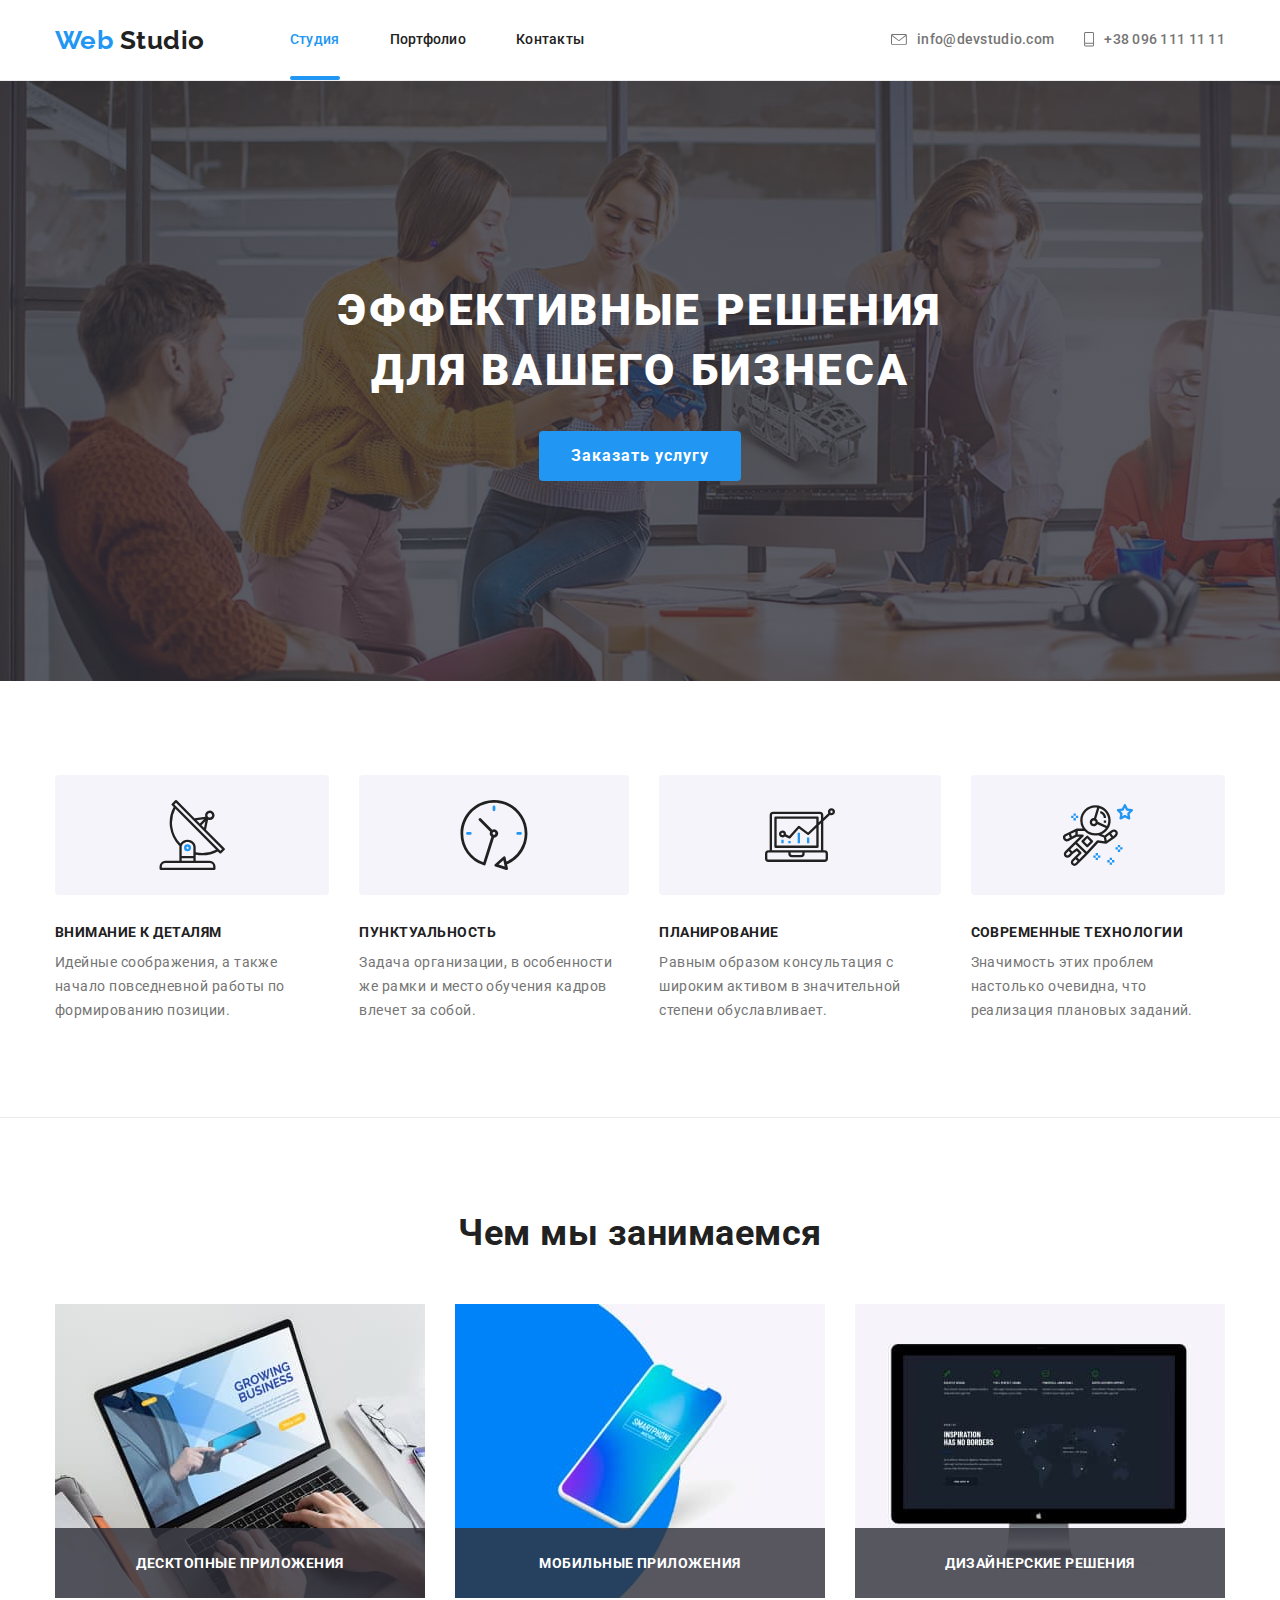
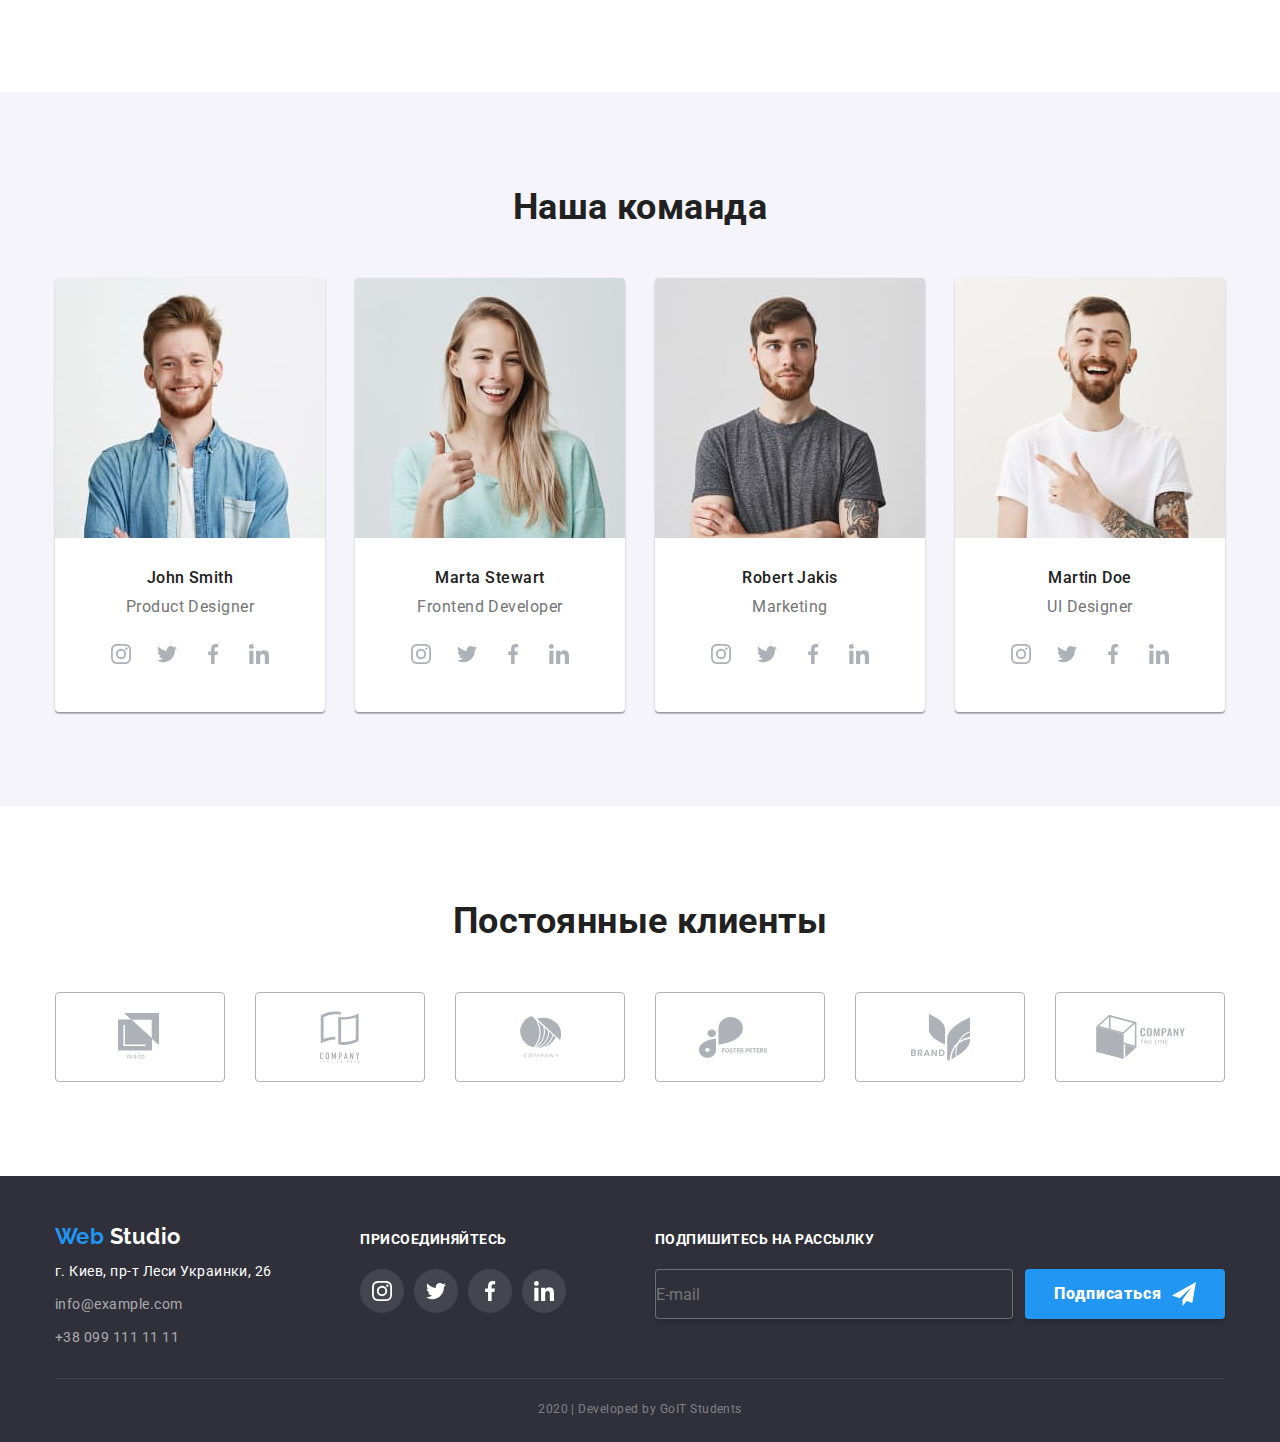
==== index.html @ 0e8b1f29 "Клонирование ДЗ 5" ====
<!DOCTYPE html>
<html lang="en">
  <head>
    <meta charset="UTF-8" />
    <meta name="viewport" content="width=device-width, initial-scale=1.0" />
    <title>Студия</title>
    <link
      rel="stylesheet"
      href="https://fonts.googleapis.com/css2?family=Raleway:wght@700&family=Roboto:wght@400;500;700;900&display=swap"
    />
    <link
      rel="stylesheet"
      href="https://cdnjs.cloudflare.com/ajax/libs/modern-normalize/0.6.0/modern-normalize.min.css"
    />
    <link rel="stylesheet" href="./css/styles.css" />
  </head>

  <body>
    <!-- Шапка сайта -->
    <header class="border-bottom">
      <div class="container header-links">
        <nav class="header-links">
          <a href="./index.html" class="logo primery"
            ><span class="logo-web">Web</span> Studio</a
          >
          <ul class="site-nav">
            <li>
              <a href="./index.html" class="current">Студия</a>
            </li>
            <li>
              <a href="./portfolio.html">Портфолио</a>
            </li>
            <li>
              <a href="">Контакты</a>
            </li>
          </ul>
        </nav>
        <address class="main-addr">
          <ul class="main-addr-list">
            <li>
              <a href="mailto:info@devstudio.com">
                <svg width="16px" height="11px">
                  <use href="./img/sprite-svg.svg#email"></use>
                </svg>
                info@devstudio.com</a
              >
            </li>
            <li>
              <a href="tel:+380961111111">
                <svg width="10px" height="15px">
                  <use href="./img/sprite-svg.svg#phone"></use>
                </svg>
                +38 096 111 11 11</a
              >
            </li>
          </ul>
        </address>
      </div>
    </header>

    <!-- Основная инфа -->
    <main>
      <!-- Герой -->
      <section class="hero">
        <div class="container">
          <div class="hero-container">
            <h1 class="hero-title">эффективные решения для вашего бизнеса</h1>
            <a href="" class="hero-link">Заказать услугу</a>
          </div>
        </div>
      </section>

      <!-- Преимущества -->
      <section class="features">
        <div class="container">
          <h2 class="visuallyhidden">Преимущества</h2>
          <ul class="features-list">
            <li>
              <div class="features-blok">
                <svg width="66" height="70">
                  <use href="./img/sprite-svg.svg#vector1"></use>
                </svg>
              </div>
              <h3 class="features-title-h3">Внимание к деталям</h3>
              <p class="features-paragraph">
                Идейные соображения, а также начало повседневной работы по
                формированию позиции.
              </p>
            </li>
            <li>
              <div class="features-blok">
                <svg width="70" height="70">
                  <use href="./img/sprite-svg.svg#vector2"></use>
                </svg>
              </div>
              <h3 class="features-title-h3">Пунктуальность</h3>
              <p class="features-paragraph">
                Задача организации, в особенности же рамки и место обучения
                кадров влечет за собой.
              </p>
            </li>
            <li>
              <div class="features-blok">
                <svg width="70" height="70">
                  <use href="./img/sprite-svg.svg#vector3"></use>
                </svg>
              </div>
              <h3 class="features-title-h3">Планирование</h3>
              <p class="features-paragraph">
                Равным образом консультация с широким активом в значительной
                степени обуславливает.
              </p>
            </li>
            <li>
              <div class="features-blok">
                <svg width="70" height="70">
                  <use href="./img/sprite-svg.svg#vector4"></use>
                </svg>
              </div>
              <h3 class="features-title-h3">Современные технологии</h3>
              <p class="features-paragraph">
                Значимость этих проблем настолько очевидна, что реализация
                плановых заданий.
              </p>
            </li>
          </ul>
        </div>
      </section>

      <!-- Чем мы занимаемся -->
      <section class="our-work">
        <div class="container">
          <h2 class="our-work-title">Чем мы занимаемся</h2>
          <ul class="our-work-list">
            <li>
              <a href="" class="our-work-link"
                ><img
                  src="./img/img1.jpg"
                  alt="Картинка десктопных приложений"
                  width="370"
                  height="294"
                />
                <div class="our-work-description">
                  <p>Десктопные приложения</p>
                </div>
              </a>
            </li>
            <li>
              <a href="" class="our-work-link"
                ><img
                  src="./img/img2.jpg"
                  alt="Картинка мобильных приложений"
                  width="370"
                  height="294"
                />
                <div class="our-work-description">
                  <p>Мобильные приложения</p>
                </div>
              </a>
            </li>
            <li>
              <a href="" class="our-work-link"
                ><img
                  src="./img/img3.jpg"
                  alt="Картинка дизайнерских решений"
                  width="370"
                  height="294"
                />
                <div class="our-work-description">
                  <p>Дизайнерские решения</p>
                </div>
              </a>
            </li>
          </ul>
        </div>
      </section>

      <!-- Наша команда -->
      <section class="our-team">
        <div class="container">
          <h2 class="our-team-title">Наша команда</h2>
          <ul class="our-team-list">
            <li>
              <img
                class="our-team-foto"
                src="./img/john-smith.jpg"
                alt="John Smith foto"
                width="270"
                height="260"
              />
              <p class="our-team-name">John Smith</p>
              <p class="our-team-position">Product Designer</p>
              <ul class="social-networks">
                <div class="social-networks-container">
                  <li>
                    <a href="" aria-label="Ссылка на Instagram">
                      <svg width="20" height="20">
                        <use href="./img/sprite-svg.svg#instagram-logo"></use>
                      </svg>
                    </a>
                  </li>
                  <li>
                    <a href="" aria-label="Ссылка на Twitter">
                      <svg width="20" height="20">
                        <use href="./img/sprite-svg.svg#twitter-logo"></use>
                      </svg>
                    </a>
                  </li>
                  <li>
                    <a href="" aria-label="Ссылка на Facebook"
                      ><svg width="20" height="20">
                        <use href="./img/sprite-svg.svg#facebook-logo"></use>
                      </svg>
                    </a>
                  </li>
                  <li>
                    <a href="" aria-label="Ссылка на LinkedIn"
                      ><svg width="20" height="20">
                        <use href="./img/sprite-svg.svg#linkedin-logo"></use>
                      </svg>
                    </a>
                  </li>
                </div>
              </ul>
            </li>
            <li>
              <img
                class="our-team-foto"
                src="./img/marta-stewart.jpg"
                alt="Marta Stewart foto"
                width="270"
                height="260"
              />
              <p class="our-team-name">Marta Stewart</p>
              <p class="our-team-position">Frontend Developer</p>
              <ul class="social-networks">
                <div class="social-networks-container">
                  <li>
                    <a href="" aria-label="Ссылка на Instagram">
                      <svg width="20" height="20">
                        <use href="./img/sprite-svg.svg#instagram-logo"></use>
                      </svg>
                    </a>
                  </li>
                  <li>
                    <a href="" aria-label="Ссылка на Twitter">
                      <svg width="20" height="20">
                        <use href="./img/sprite-svg.svg#twitter-logo"></use>
                      </svg>
                    </a>
                  </li>
                  <li>
                    <a href="" aria-label="Ссылка на Facebook"
                      ><svg width="20" height="20">
                        <use href="./img/sprite-svg.svg#facebook-logo"></use>
                      </svg>
                    </a>
                  </li>
                  <li>
                    <a href="" aria-label="Ссылка на LinkedIn"
                      ><svg width="20" height="20">
                        <use href="./img/sprite-svg.svg#linkedin-logo"></use>
                      </svg>
                    </a>
                  </li>
                </div>
              </ul>
            </li>
            <li>
              <img
                class="our-team-foto"
                src="./img/robert-jakis.jpg"
                alt="Robert Jakis foto"
                width="270"
                height="260"
              />
              <p class="our-team-name">Robert Jakis</p>
              <p class="our-team-position">Marketing</p>
              <ul class="social-networks">
                <div class="social-networks-container">
                  <li>
                    <a href="" aria-label="Ссылка на Instagram">
                      <svg width="20" height="20">
                        <use href="./img/sprite-svg.svg#instagram-logo"></use>
                      </svg>
                    </a>
                  </li>
                  <li>
                    <a href="" aria-label="Ссылка на Twitter">
                      <svg width="20" height="20">
                        <use href="./img/sprite-svg.svg#twitter-logo"></use>
                      </svg>
                    </a>
                  </li>
                  <li>
                    <a href="" aria-label="Ссылка на Facebook"
                      ><svg width="20" height="20">
                        <use href="./img/sprite-svg.svg#facebook-logo"></use>
                      </svg>
                    </a>
                  </li>
                  <li>
                    <a href="" aria-label="Ссылка на LinkedIn"
                      ><svg width="20" height="20">
                        <use href="./img/sprite-svg.svg#linkedin-logo"></use>
                      </svg>
                    </a>
                  </li>
                </div>
              </ul>
            </li>
            <li>
              <img
                class="our-team-foto"
                src="./img/martin-doe.jpg"
                alt="Martin Doe foto"
                width="270"
                height="260"
              />
              <p class="our-team-name">Martin Doe</p>
              <p class="our-team-position">UI Designer</p>
              <ul class="social-networks">
                <div class="social-networks-container">
                  <li>
                    <a href="" aria-label="Ссылка на Instagram">
                      <svg width="20" height="20">
                        <use href="./img/sprite-svg.svg#instagram-logo"></use>
                      </svg>
                    </a>
                  </li>
                  <li>
                    <a href="" aria-label="Ссылка на Twitter">
                      <svg width="20" height="20">
                        <use href="./img/sprite-svg.svg#twitter-logo"></use>
                      </svg>
                    </a>
                  </li>
                  <li>
                    <a href="" aria-label="Ссылка на Facebook"
                      ><svg width="20" height="20">
                        <use href="./img/sprite-svg.svg#facebook-logo"></use>
                      </svg>
                    </a>
                  </li>
                  <li>
                    <a href="" aria-label="Ссылка на LinkedIn"
                      ><svg width="20" height="20">
                        <use href="./img/sprite-svg.svg#linkedin-logo"></use>
                      </svg>
                    </a>
                  </li>
                </div>
              </ul>
            </li>
          </ul>
        </div>
      </section>

      <!-- Постоянные клиенты -->
      <section class="clients">
        <div class="container">
          <h2 class="clients-title">Постоянные клиенты</h2>
          <ul class="clients-list">
            <li>
              <a href="">
                <svg width="45" height="48">
                  <use href="./img/sprite-svg.svg#logo1"></use>
                </svg>
              </a>
            </li>

            <li>
              <a href="">
                <svg width="40" height="52">
                  <use href="./img/sprite-svg.svg#logo2"></use>
                </svg>
              </a>
            </li>

            <li>
              <a href="">
                <svg width="41" height="42">
                  <use href="./img/sprite-svg.svg#logo3"></use>
                </svg>
              </a>
            </li>

            <li>
              <a href="">
                <svg width="82" height="41">
                  <use href="./img/sprite-svg.svg#logo4"></use>
                </svg>
              </a>
            </li>

            <li>
              <a href="">
                <svg width="59" height="47">
                  <use href="./img/sprite-svg.svg#logo5"></use>
                </svg>
              </a>
            </li>

            <li>
              <a href="">
                <svg width="89" height="45">
                  <use href="./img/sprite-svg.svg#logo6"></use>
                </svg>
              </a>
            </li>
          </ul>
        </div>
      </section>
    </main>

    <!-- Футер сайта -->
    <footer>
      <div class="container">
        <div class="footer-links">
          <div>
            <a href="./index.html" class="logo secondary marg-bott"
              ><span class="logo-web">Web</span> Studio</a
            >
            <address>
              <a
                href="https://goo.gl/maps/tPkDzDL7LACH9RPQ9"
                target="_blank"
                class="addr-map"
                >г. Киев, пр-т Леси Украинки, 26</a
              >
              <a href="mailto:info@example.com" class="addr-email"
                >info@example.com</a
              >
              <a href="tel:+380991111111" class="addr-phone"
                >+38 099 111 11 11</a
              >
            </address>
          </div>
          <div>
            <h3 class="follow">присоединяйтесь</h3>
            <ul class="social-networks">
              <div class="social-networks-links">
                <li>
                  <a href="" aria-label="Ссылка на Instagram">
                    <svg width="20" height="20">
                      <use href="./img/sprite-svg.svg#instagram-logo"></use>
                    </svg>
                  </a>
                </li>
                <li>
                  <a href="" aria-label="Ссылка на Twitter">
                    <svg width="20" height="20">
                      <use href="./img/sprite-svg.svg#twitter-logo"></use>
                    </svg>
                  </a>
                </li>
                <li>
                  <a href="" aria-label="Ссылка на Facebook"
                    ><svg width="20" height="20">
                      <use href="./img/sprite-svg.svg#facebook-logo"></use>
                    </svg>
                  </a>
                </li>
                <li>
                  <a href="" aria-label="Ссылка на LinkedIn"
                    ><svg width="20" height="20">
                      <use href="./img/sprite-svg.svg#linkedin-logo"></use>
                    </svg>
                  </a>
                </li>
              </div>
            </ul>
          </div>
          <div>
            <h3 class="follow">Подпишитесь на рассылку</h3>
            <div class="follow-container">
              <input type="text" placeholder="E-mail" class="enter-e-mail" />
              <button type="button" class="follow-button">
                <span class="follow-button-text">Подписаться</span>
                <svg width="24" height="24">
                  <use href="./img/sprite-svg.svg#sending"></use>
                </svg>
              </button>
            </div>
          </div>
        </div>
        <p class="developed">2020 | Developed by GoIT Students</p>
      </div>
    </footer>
  </body>
</html>
---- css/styles.css ----
:root {
  --primery-text-color: #212121;
  --gray-text-color: #757575;
  --white-text-color: #ffffff;
  --accent-color: #2196f3;
  --secondary-bg-color: #f5f4fa;
}
body {
  background-color: #ffffff;
  color: var(--primery-text-color);
  font-family: Roboto, sans-serif;
  letter-spacing: 0.03em;
}
ul {
  list-style: none;
}
a {
  display: block;

  text-decoration: none;
  color: var(--primery-text-color);
}
img {
  display: block;
  max-width: 100%;
  height: auto;
}
h2 {
  text-align: center;
  font-weight: 700;
  font-size: 36px;
  line-height: 1.17;
}
button {
  cursor: pointer;
}
.container {
  width: 1200px;
  margin: 0px auto;
  padding: 0px 15px;
}

.visuallyhidden {
  position: absolute;
  overflow: hidden;
  clip: rect(0 0 0 0);
  height: 1px;
  width: 1px;
  margin: -1px;
  padding: 0;
  border: 0;
}

/* СТИЛИЗАЦИЯ ХЕДЕРА */
.border-bottom {
  border-bottom: 1px solid #ececec;
}
.header-links {
  display: flex;
  align-items: center;
}
/* Стилизация логотипа */
.logo {
  font-family: Raleway, sans-serif;
  font-weight: 700;
}
.logo.primery {
  margin-right: 85px;

  font-size: 26px;
  line-height: 1.19;
}
.logo.secondary {
  font-size: 22px;
  line-height: 1.18;
  color: var(--white-text-color);
}
.logo-web {
  color: var(--accent-color);
}
.marg-bott {
  display: inline-block;
  margin-bottom: 10px;
}

/* Стилизация главной навигации */
.site-nav {
  display: flex;
  margin: 0px;
  padding: 0px;
}
.site-nav > li {
  padding: 0px;

  font-weight: 500;
  font-size: 14px;
  line-height: 1.14;
  letter-spacing: 0.02em;
}
.site-nav > li:not(:last-child) {
  margin-right: 50px;
}
.site-nav > li a {
  padding: 32px 0px;
}
.site-nav a {
  transition: color 250ms cubic-bezier(0.4, 0, 0.2, 1);
}
.site-nav a:hover,
.site-nav a:focus {
  color: var(--accent-color);
}

/* Стилизация адреса в хедере */
.main-addr {
  margin-left: auto;
}
.main-addr-list {
  display: flex;
  margin: 0px;
  padding: 0px;
}
.main-addr-list li:not(:last-child) {
  margin-right: 30px;
}
.main-addr a {
  display: flex;
  align-items: center;

  color: var(--gray-text-color);
  font-style: normal;
  font-weight: 500;
  font-size: 14px;
  line-height: 1.14;
  letter-spacing: 0.02em;

  transition: color 250ms cubic-bezier(0.4, 0, 0.2, 1);
}
.main-addr a:hover,
.main-addr a:focus {
  color: var(--accent-color);
}
.site-nav .current {
  padding-bottom: 0px;

  color: var(--accent-color);
}
.current::after {
  margin-top: 28px;
  content: '';
  display: block;
  height: 4px;
  background-color: var(--accent-color);
  border-radius: 2px;
}

/* div.current::after {
  display: block;
  height: 4px;
  content: '';
  background-color: var(--accent-color);
  border-radius: 2px;
} */
.main-addr svg {
  margin-right: 10px;

  fill: var(--gray-text-color);

  transition: fill 250ms cubic-bezier(0.4, 0, 0.2, 1);
}
.main-addr a:hover > svg,
.main-addr a:focus > svg {
  color: var(--accent-color);
  fill: var(--accent-color);
}

/* СТИЛИЗАЦИЯ СТРАНИЦЫ СТУДИИ */
/* Стилизация героя */
.hero {
  max-width: 1600px;
  height: 600px;
  margin: 0px auto;

  background-image: linear-gradient(
      rgba(47, 48, 58, 0.8),
      rgba(47, 48, 58, 0.8)
    ),
    url(../img/hero.jpg);
  color: var(--white-text-color);
}
.hero-container {
  width: 646px;
  margin: 0px auto;
  padding: 200px 0px;

  text-align: center;
}
.hero-title {
  margin: 0px 0px 30px;

  font-weight: 900;
  font-size: 44px;
  line-height: 1.36;
  letter-spacing: 0.06em;
  text-transform: uppercase;
}
.hero-link {
  display: inline-block;
  min-width: 200px;
  padding: 10px 32px;

  background-color: var(--accent-color);
  border-radius: 4px;
  color: var(--white-text-color);
  font-weight: 700;
  font-size: 16px;
  line-height: 1.87;
  letter-spacing: 0.06em;
}

/* Стилизация преимуществ */
.features {
  padding: 94px 0px;

  border-bottom: 1px solid #ececec;
}

.features-title-h3 {
  margin: 0px 0px 10px;

  font-weight: 700;
  font-size: 14px;
  line-height: 1.14;
  text-transform: uppercase;
}
.features-list {
  display: flex;
  margin: 0px;
  padding: 0px;
}
.features-list li {
  width: calc((100%-30 * 3) / 4);
}
.features-list li:not(:last-child) {
  margin-right: 30px;
}
.features-blok {
  display: flex;
  justify-content: center;
  align-items: center;
  height: 120px;
  margin-bottom: 30px;

  background: var(--secondary-bg-color);
  border-radius: 4px;
}
.features-paragraph {
  margin: 0px;

  color: var(--gray-text-color);
  font-size: 14px;
  line-height: 1.71;
}

/* Стилизация наших работ */
.our-work {
  padding: 94px 0px;
}
.our-work-title {
  margin: 0px 0px 50px;
}
.our-work-list {
  display: flex;
  margin: 0px;
  padding: 0px;
}
.our-work-list li {
  width: calc((100%-30 * 3) / 3);
}
.our-work-list li:not(:last-child) {
  margin-right: 30px;
}
.our-work-link {
  position: relative;

  text-align: center;
}
.our-work-description {
  position: absolute;
  bottom: 0;

  display: flex;
  justify-content: center;
  align-items: center;
  width: 370px;
  height: 70px;

  background: rgba(47, 48, 58, 0.8);
  color: var(--white-text-color);
  font-weight: 700;
  font-size: 14px;
  text-transform: uppercase;
}
.our-work-description p {
  margin: 0px;
  padding: 0px;
}

/* Стилизация команды */
.our-team {
  margin: 0px;
  padding: 94px 0px;

  background: var(--secondary-bg-color);
}
.our-team-title {
  margin: 0px 0px 50px;
  padding: 0px;
}
.our-team-list {
  display: flex;
  margin: 0px;
  padding: 0px;
}
.our-team-list > li {
  width: calc((100%-30 * 3) / 4);
  padding-bottom: 36px;

  background-color: var(--white-text-color);
  box-shadow: 0px 2px 1px rgba(0, 0, 0, 0.2), 0px 1px 1px rgba(0, 0, 0, 0.14),
    0px 1px 3px rgba(0, 0, 0, 0.12);
  border-radius: 4px;
  overflow: hidden;
}
.our-team-list > li:not(:last-child) {
  margin-right: 30px;
}
.our-team-foto {
  margin-bottom: 30px;
}
.our-team-name {
  margin: 0px 0px 10px;
}
.our-team-position {
  margin: 0px 0px 16px;
}
.our-team p {
  font-weight: 500;
  font-size: 16px;
  line-height: 1.19;
  text-align: center;
}
.our-team .our-team-position {
  color: var(--gray-text-color);
  font-weight: 400;
}
.social-networks {
  margin: 0px;
  padding: 0px;
}
.social-networks svg {
  fill: #afb1b8;

  transition: fill 250ms cubic-bezier(0.4, 0, 0.2, 1);
}
.social-networks-container {
  display: flex;
  justify-content: space-between;
  margin: 0px 44px;
}
.social-networks-container a {
  display: flex;
  justify-content: center;
  align-items: center;
  width: 44px;
  height: 44px;

  background: var(--white-text-color);
  border-radius: 50%;
}
.social-networks a {
  transition: background 250ms cubic-bezier(0.4, 0, 0.2, 1);
}
.social-networks a:hover,
.social-networks a:focus {
  background: var(--accent-color);
}
.social-networks a:hover > svg,
.social-networks a:focus > svg {
  fill: var(--white-text-color);
}

/* Стилизация клиентов */
.clients {
  margin: 0px;
  padding: 94px 0px;
}
.clients-title {
  margin: 0px 0px 50px;
}
.clients-list {
  display: flex;
  margin: 0px;
  padding: 0px;
}
.clients-list li:not(:last-child) {
  margin-right: 30px;
}
.clients-list a {
  display: flex;
  justify-content: center;
  align-items: center;
  width: 170px;
  height: 90px;

  border: 1px solid #afb1b8;
  border-radius: 4px;

  transition: border 250ms cubic-bezier(0.4, 0, 0.2, 1);
}
.clients-list svg {
  fill: #afb1b8;

  transition: fill 250ms cubic-bezier(0.4, 0, 0.2, 1);
}
.clients-list a:hover,
.clients-list a:focus {
  border: 1px solid var(--accent-color);
}
.clients-list a:hover > svg,
.clients-list a:focus > svg {
  fill: var(--accent-color);
}

/* СТИЛИЗАЦИЯ СТРАНИЦЫ ПОРТФОЛИО */
.main-portofolio {
  padding: 94px 0px;
}
.projects-list {
  display: flex;
  flex-wrap: wrap;
  margin: 0px;
  padding: 0px;
}
.projects-list-item:hover,
.projects-list-item:focus {
  box-shadow: 1px 4px 6px rgba(0, 0, 0, 0.16), 0px 4px 4px rgba(0, 0, 0, 0.06),
    0px 1px 1px rgba(0, 0, 0, 0.12);
  border-bottom-right-radius: 5px;
  border-bottom-left-radius: 5px;
}
.projects-list-item:not(:nth-child(3n)) {
  margin-right: 30px;
}
.projects-list-item:not(:nth-last-child(-n + 3)) {
  margin-bottom: 30px;
}
.projects-list-item {
  display: flex;
  width: 370px;

  transition: all 250ms cubic-bezier(0.4, 0, 0.2, 1);
}
.projects-list-content {
  padding: 20px 24px;

  border: 1px solid #eeeeee;
  border-bottom-right-radius: 5px;
  border-bottom-left-radius: 5px;
  border-top: none;
}
.project-title {
  margin: 0px 0px 4px;

  font-weight: 700;
  font-size: 18px;
  line-height: 2;
  letter-spacing: 0.06em;
}
.project-type {
  margin: 0px;

  color: var(--gray-text-color);
  font-weight: 400;
  font-size: 16px;
  line-height: 1.87;
}
.overlay {
  position: relative;
  overflow: hidden;
}
.project-description {
  position: absolute;
  transform: translateY(100%);

  display: flex;
  justify-content: center;
  align-items: center;
  width: 370px;
  height: 294px;
  margin: 0px;
  padding: 0px 24px;

  color: var(--white-text-color);
  background: rgba(33, 150, 243, 0.9);
  font-weight: 400;
  font-size: 18px;
  line-height: 1.56;

  transition: transform 250ms cubic-bezier(0.4, 0, 0.2, 1);
}
.projects-list-item:hover .project-description,
.projects-list-item:focus .project-description {
  transform: scaleY(1);
  top: 0;
}

/* Стилизация кнопок */
.button-list {
  display: flex;
  justify-content: center;
  margin: 0px 0px 50px;
  padding: 0px;
}
.button-list li:not(:last-child) {
  margin-right: 8px;
}
.portfolio-button {
  padding: 6px 22px;

  color: var(--primery-text-color);
  font-weight: 500;
  font-size: 16px;
  line-height: 1.63;
  border-radius: 4px;
  border-width: 0px;
  background-color: var(--secondary-bg-color);

  transition: all 250ms cubic-bezier(0.4, 0, 0.2, 1);
}
.portfolio-button:hover,
.portfolio-button:focus {
  background-color: var(--accent-color);
  color: var(--white-text-color);
}

/* СТИЛИЗАЦИЯ ФУТЕРА */
footer {
  padding: 48px 0px 21px;

  background-color: #2f303a;
}
.footer-links {
  display: flex;
  justify-content: space-between;
  align-items: baseline;
  margin-bottom: 18px;
  padding-bottom: 28px;

  border-bottom: 1px solid rgba(255, 255, 255, 0.1);
}
.addr-map {
  margin-bottom: 9px;

  color: var(--white-text-color);
  font-style: normal;
  font-size: 14px;
  line-height: 1.71;
}
.addr-email {
  margin-bottom: 9px;

  color: rgba(255, 255, 255, 0.6);
  font-style: normal;
  font-size: 14px;
  line-height: 1.71;
}
.addr-phone {
  color: rgba(255, 255, 255, 0.6);
  font-style: normal;
  font-size: 14px;
  line-height: 1.71;
}
.follow {
  margin: 0px 0px 21px;

  color: var(--white-text-color);
  font-weight: 700;
  font-size: 14px;
  line-height: 1.14;
  text-transform: uppercase;
}
.social-networks-links {
  display: flex;
}
.social-networks-links svg {
  fill: var(--white-text-color);
}
.social-networks-links a {
  display: flex;
  justify-content: center;
  align-items: center;
  width: 44px;
  height: 44px;

  background: rgba(255, 255, 255, 0.1);
  border-radius: 50%;

  transition: background 250ms cubic-bezier(0.4, 0, 0.2, 1);
}
.social-networks-links li:not(:last-child) {
  margin-right: 10px;
}
.enter-e-mail {
  display: block;
  width: 358px;
  height: 50px;
  margin-right: 12px;
  padding: 0px;

  background: #2f303a;
  border: 1px solid rgba(255, 255, 255, 0.3);
  box-shadow: 0px 4px 4px rgba(0, 0, 0, 0.15);
  border-radius: 4px;
  font-weight: 400;
  font-size: 16px;
  line-height: 1.87;
  color: var(--white-text-color);
}
.follow-container {
  display: flex;
  align-items: center;
}
.follow-button {
  display: flex;
  justify-content: center;
  align-items: center;
  min-width: 200px;
  height: 50px;
  margin: 0px;
  padding: 0px;

  box-shadow: 0px 4px 4px rgba(0, 0, 0, 0.15);
  border-radius: 4px;
  border-width: 0px;
  background-color: var(--accent-color);
  color: var(--white-text-color);
  font-family: inherit;
  font-weight: 900;
  font-size: 16px;
  line-height: 1.87;
  letter-spacing: 0.06em;
}
.follow-button-text {
  margin-right: 10px;
}
.developed {
  margin: 0px;

  color: rgba(255, 255, 255, 0.4);
  font-size: 12px;
  line-height: 2;
  text-align: center;
}
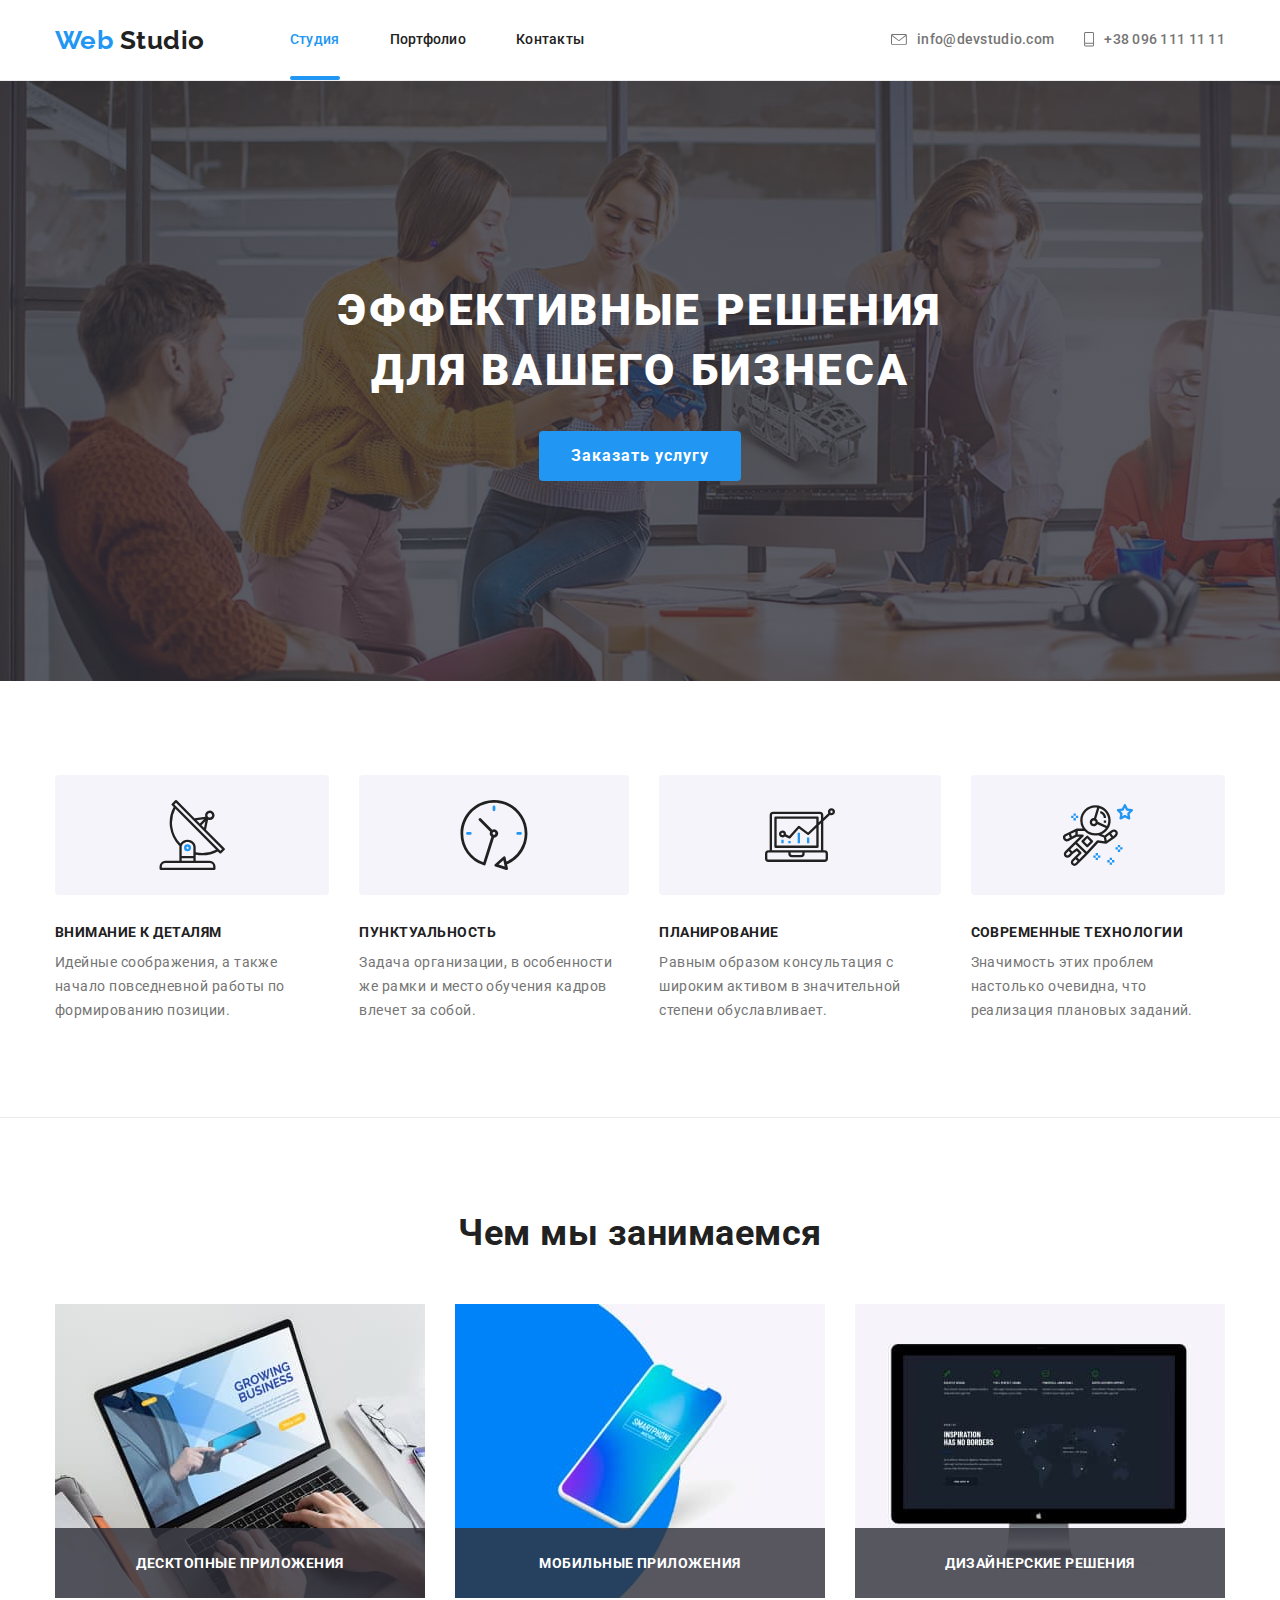
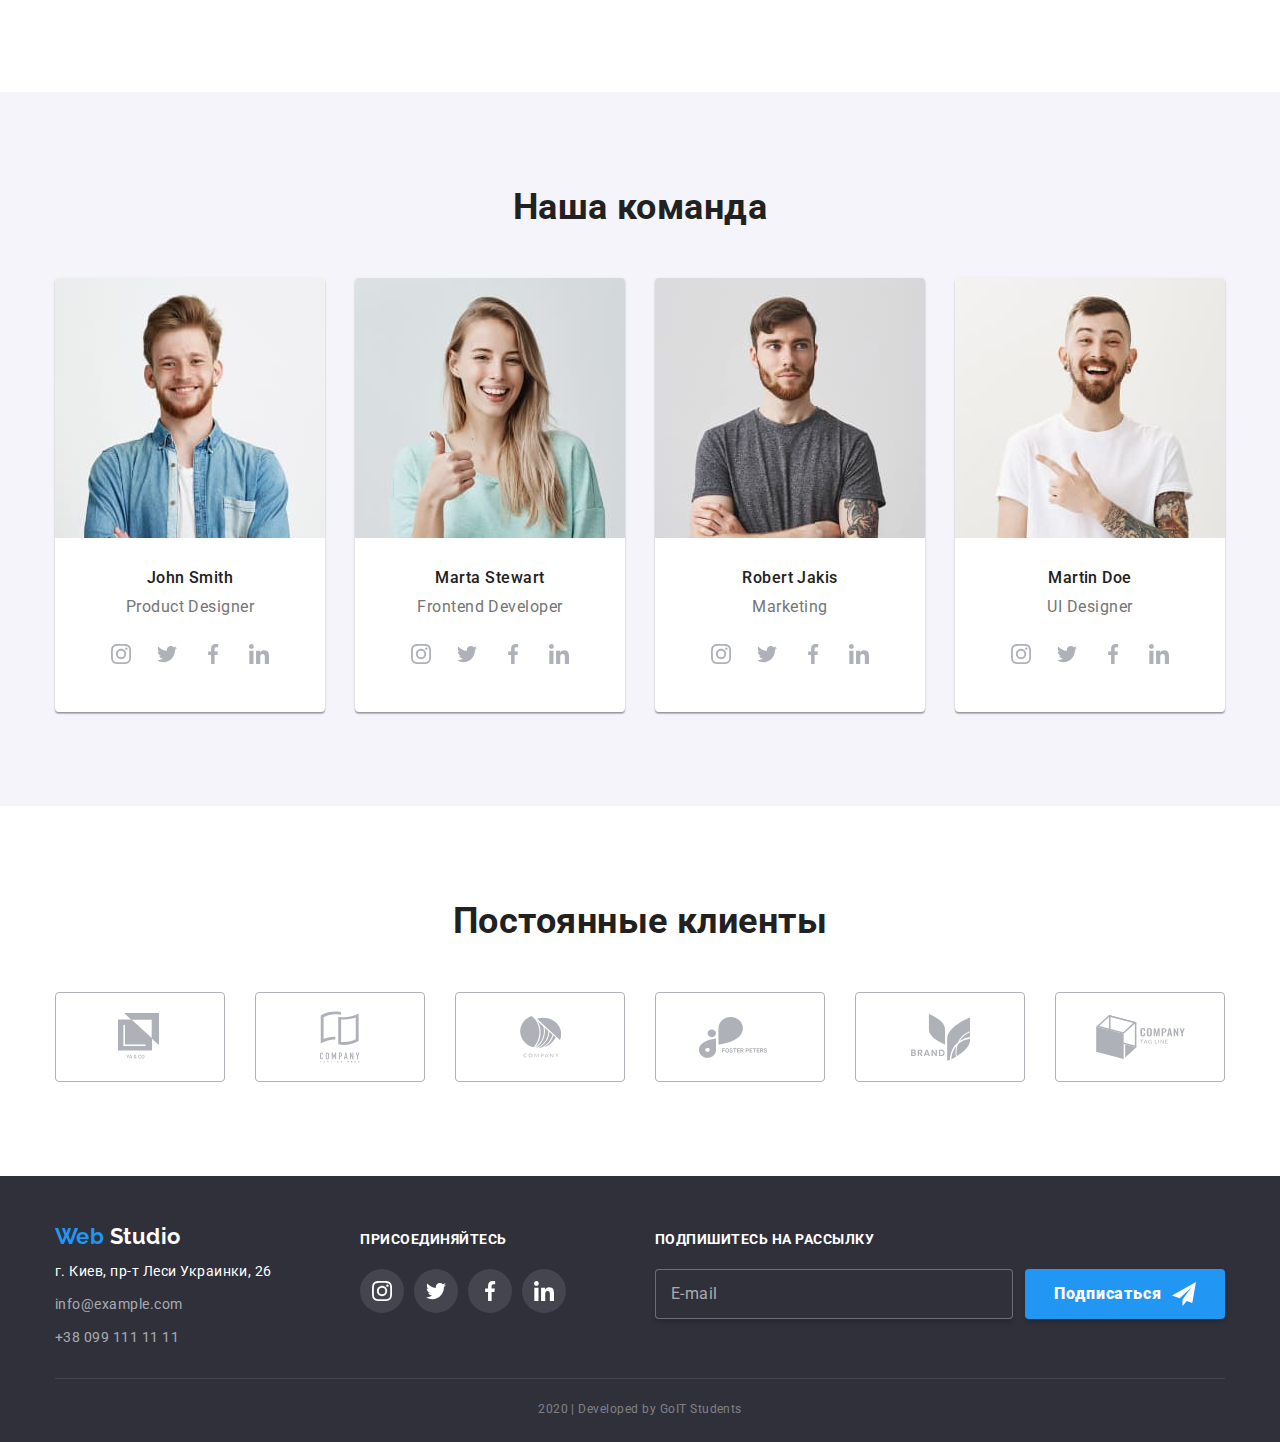
==== commit 57ad30cf: "Выполнение ДЗ 6" ====
--- a/index.html
+++ b/index.html
@@ -65,7 +65,85 @@
         <div class="container">
           <div class="hero-container">
             <h1 class="hero-title">эффективные решения для вашего бизнеса</h1>
-            <a href="" class="hero-link">Заказать услугу</a>
+            <button class="hero-button" data-modal-open>Заказать услугу</button>
+            <div class="backdrop is-hidden" data-modal>
+              <form class="modal">
+                <div class="modal-section">
+                  <h3 class="modal-title">
+                    Оставьте свои данные, мы вам перезвоним
+                  </h3>
+                  <div class="form-field">
+                    <input
+                      type="text"
+                      name="name"
+                      id="name"
+                      autocomplete="off"
+                      placeholder=" "
+                    />
+                    <label for="name">Имя</label>
+                    <svg width="18px" height="18px">
+                      <use href="./img/sprite-svg.svg#name-input"></use>
+                    </svg>
+                  </div>
+                  <div class="form-field">
+                    <input
+                      type="tel"
+                      name="tel"
+                      id="tel"
+                      autocomplete="off"
+                      placeholder=" "
+                    />
+                    <label for="tel">Телефон</label>
+                    <svg width="18px" height="18px">
+                      <use href="./img/sprite-svg.svg#phone-input"></use>
+                    </svg>
+                  </div>
+                  <div class="form-field">
+                    <input
+                      type="email"
+                      name="email"
+                      id="email"
+                      autocomplete="off"
+                      placeholder=" "
+                    />
+                    <label for="email">Почта</label>
+                    <svg width="18px" height="18px">
+                      <use href="./img/sprite-svg.svg#email-input"></use>
+                    </svg>
+                  </div>
+                  <div class="form-field form-field-textarea">
+                    <textarea
+                      name="coments"
+                      id="coments"
+                      cols="30"
+                      rows="5"
+                      placeholder=" "
+                    ></textarea>
+                    <label for="coments">Комментарий</label>
+                  </div>
+                  <div class="form-field form-field-checkbox">
+                    <input
+                      type="checkbox"
+                      name="policy"
+                      id="policy"
+                      placeholder=" "
+                      class="visuallyhidden"
+                    />
+                    <label for="policy"
+                      ><span></span>
+                      <p>
+                        Соглашаюсь с рассылкой и принимаю
+                        <a href="">Условия договора</a>
+                      </p>
+                    </label>
+                  </div>
+                  <div class="submit-button-container">
+                    <button type="submit">Отправить</button>
+                  </div>
+                  <div class="close" data-modal-close></div>
+                </div>
+              </form>
+            </div>
           </div>
         </div>
       </section>
@@ -473,19 +551,27 @@
           </div>
           <div>
             <h3 class="follow">Подпишитесь на рассылку</h3>
-            <div class="follow-container">
-              <input type="text" placeholder="E-mail" class="enter-e-mail" />
-              <button type="button" class="follow-button">
+            <form class="follow-container">
+              <input
+                type="email"
+                name="follow-email"
+                id="follow-email"
+                class="enter-e-mail"
+                placeholder=" "
+              />
+              <label for="follow-email">E-mail</label>
+              <button type="submit" class="follow-button">
                 <span class="follow-button-text">Подписаться</span>
                 <svg width="24" height="24">
                   <use href="./img/sprite-svg.svg#sending"></use>
                 </svg>
               </button>
-            </div>
+            </form>
           </div>
         </div>
         <p class="developed">2020 | Developed by GoIT Students</p>
       </div>
     </footer>
+    <script src="./js/modal.js"></script>
   </body>
 </html>
--- a/css/styles.css
+++ b/css/styles.css
@@ -50,6 +50,10 @@
   padding: 0;
   border: 0;
 }
+.is-hidden {
+  opacity: 0;
+  pointer-events: none;
+}
 
 /* СТИЛИЗАЦИЯ ХЕДЕРА */
 .border-bottom {
@@ -153,14 +157,6 @@
   background-color: var(--accent-color);
   border-radius: 2px;
 }
-
-/* div.current::after {
-  display: block;
-  height: 4px;
-  content: '';
-  background-color: var(--accent-color);
-  border-radius: 2px;
-} */
 .main-addr svg {
   margin-right: 10px;
 
@@ -204,11 +200,12 @@
   letter-spacing: 0.06em;
   text-transform: uppercase;
 }
-.hero-link {
+.hero-button {
   display: inline-block;
   min-width: 200px;
   padding: 10px 32px;
 
+  border-style: none;
   background-color: var(--accent-color);
   border-radius: 4px;
   color: var(--white-text-color);
@@ -216,6 +213,204 @@
   font-size: 16px;
   line-height: 1.87;
   letter-spacing: 0.06em;
+}
+/* Стилизация модалки */
+.backdrop {
+  position: fixed;
+  top: 0;
+  left: 0;
+  z-index: 999;
+
+  width: 100%;
+  height: 100%;
+
+  background: rgba(0, 0, 0, 0.2);
+  transition: opacity 250ms cubic-bezier(0.4, 0, 0.2, 1);
+}
+.modal {
+  position: absolute;
+  top: 50%;
+  left: 50%;
+  transform: translate(-50%, -50%) scale(1);
+
+  background: #ffffff;
+  box-shadow: 0px 2px 1px rgba(0, 0, 0, 0.2), 0px 1px 1px rgba(0, 0, 0, 0.14),
+    0px 1px 3px rgba(0, 0, 0, 0.12);
+  border-radius: 4px;
+  font-size: 14px;
+  line-height: 1.14;
+  letter-spacing: 0.01em;
+  color: var(--gray-text-color);
+  transition: transform 250ms cubic-bezier(0.4, 0, 0.2, 1);
+}
+.backdrop.is-hidden .modal {
+  transform: translate(-50%, -50%) scale(2);
+}
+.submit-button-container {
+  display: flex;
+  justify-content: center;
+}
+.submit-button-container > button {
+  width: 200px;
+  height: 50px;
+  padding: 0px;
+
+  background-color: var(--accent-color);
+  border-style: none;
+  box-shadow: 0px 4px 4px rgba(0, 0, 0, 0.15);
+  border-radius: 4px;
+  font-weight: 700;
+  font-size: 16px;
+  line-height: 1.87;
+  letter-spacing: 0.06em;
+  color: var(--white-text-color);
+}
+.close {
+  position: absolute;
+  top: -10px;
+  right: -10px;
+
+  width: 30px;
+  height: 30px;
+
+  background-image: url(../img/close.svg);
+  background-repeat: no-repeat;
+  background-position: 50% 50%;
+  background-color: var(--white-text-color);
+  box-shadow: 0px 2px 1px rgba(0, 0, 0, 0.2), 0px 1px 1px rgba(0, 0, 0, 0.14),
+    0px 1px 3px rgba(0, 0, 0, 0.12);
+  outline: none;
+  border: none;
+  border-radius: 50%;
+  cursor: pointer;
+}
+.modal-section {
+  padding: 40px;
+}
+.modal-title {
+  margin: 0px 0px 30px;
+
+  font-weight: 700;
+  font-size: 20px;
+  line-height: 23px;
+  text-align: center;
+  letter-spacing: 0.03em;
+  color: #212121;
+}
+.form-field {
+  position: relative;
+
+  margin-bottom: 28px;
+}
+.form-field input[type='text'],
+.form-field input[type='tel'],
+.form-field input[type='email'],
+.form-field textarea {
+  width: 100%;
+  padding: 12px 42px;
+
+  border: 1px solid rgba(33, 33, 33, 0.2);
+  border-radius: 4px;
+  outline: none;
+  transition: border-color 250ms cubic-bezier(0.4, 0, 0.2, 1);
+}
+.form-field textarea {
+  padding: 12px 16px;
+
+  resize: none;
+}
+.form-field label[for='name'],
+.form-field label[for='tel'],
+.form-field label[for='email'] {
+  position: absolute;
+  top: 50%;
+  left: 42px;
+  transform: translateY(-50%);
+
+  transition: transform 250ms cubic-bezier(0.4, 0, 0.2, 1),
+    color 250ms cubic-bezier(0.4, 0, 0.2, 1),
+    font-size 250ms cubic-bezier(0.4, 0, 0.2, 1),
+    line-height 250ms cubic-bezier(0.4, 0, 0.2, 1);
+  cursor: text;
+}
+.form-field input:focus,
+.form-field textarea:focus {
+  border-color: var(--accent-color);
+}
+.form-field input:focus + label,
+.form-field input:not(:placeholder-shown) + label {
+  transform: translate(-26px, -40px);
+
+  font-size: 12px;
+  line-height: 1.17;
+  color: var(--accent-color);
+  cursor: default;
+}
+.form-field input:focus ~ svg,
+.form-field input:not(:placeholder-shown) ~ svg {
+  fill: var(--accent-color);
+}
+.form-field svg {
+  position: absolute;
+  top: 50%;
+  left: 16px;
+  transform: translateY(-50%);
+
+  fill: var(--primery-text-color);
+  transition: fill 250ms cubic-bezier(0.4, 0, 0.2, 1);
+}
+.form-field-textarea {
+  margin-bottom: 20px;
+}
+.form-field-textarea label {
+  position: absolute;
+  top: 10px;
+  left: 16px;
+  transform: translateY(0px);
+
+  transition: transform 250ms cubic-bezier(0.4, 0, 0.2, 1);
+  cursor: text;
+}
+.form-field textarea:focus + label,
+.form-field textarea:not(:placeholder-shown) + label {
+  transform: translateY(-30px);
+
+  font-size: 12px;
+  line-height: 1.17;
+  color: var(--accent-color);
+  cursor: default;
+}
+.form-field.form-field-checkbox label[for='policy'] {
+  transform: translate(0px, 0px);
+
+  display: flex;
+  align-items: center;
+
+  font-size: 14px;
+  line-height: 1.71;
+  letter-spacing: 0.03em;
+  color: var(--gray-text-color);
+}
+.form-field-checkbox a {
+  display: inline;
+
+  text-decoration: underline;
+  color: var(--accent-color);
+}
+.form-field-checkbox span {
+  width: 15px;
+  height: 15px;
+  margin-right: 8px;
+
+  border: 2px solid black;
+  border-radius: 2px;
+}
+.form-field-checkbox input:checked + label > span {
+  background-color: var(--accent-color);
+  background-image: url(../img/icon-check.svg);
+  background-size: contain;
+  background-origin: border-box;
+  border-color: transparent;
 }
 
 /* Стилизация преимуществ */
@@ -491,7 +686,6 @@
 }
 .project-description {
   position: absolute;
-  transform: translateY(100%);
 
   display: flex;
   justify-content: center;
@@ -511,8 +705,7 @@
 }
 .projects-list-item:hover .project-description,
 .projects-list-item:focus .project-description {
-  transform: scaleY(1);
-  top: 0;
+  transform: translateY(-100%);
 }
 
 /* Стилизация кнопок */
@@ -616,7 +809,7 @@
   width: 358px;
   height: 50px;
   margin-right: 12px;
-  padding: 0px;
+  padding: 15px 0px 15px 16px;
 
   background: #2f303a;
   border: 1px solid rgba(255, 255, 255, 0.3);
@@ -628,8 +821,35 @@
   color: var(--white-text-color);
 }
 .follow-container {
-  display: flex;
-  align-items: center;
+  position: relative;
+
+  display: flex;
+  align-items: center;
+}
+.follow-container label {
+  position: absolute;
+  left: 16px;
+
+  font-size: 16px;
+  line-height: 1.25;
+  letter-spacing: 0.03em;
+  color: rgba(255, 255, 255, 0.6);
+  cursor: text;
+  transition: transform 250ms cubic-bezier(0.4, 0, 0.2, 1);
+}
+.follow-container input {
+  transition: border-color 250ms cubic-bezier(0.4, 0, 0.2, 1);
+}
+.follow-container input:focus {
+  border-color: var(--accent-color);
+  outline: none;
+}
+.follow-container input:focus + label,
+.follow-container input:not(:placeholder-shown) + label {
+  transform: translateY(-35px);
+
+  color: var(--accent-color);
+  cursor: default;
 }
 .follow-button {
   display: flex;
